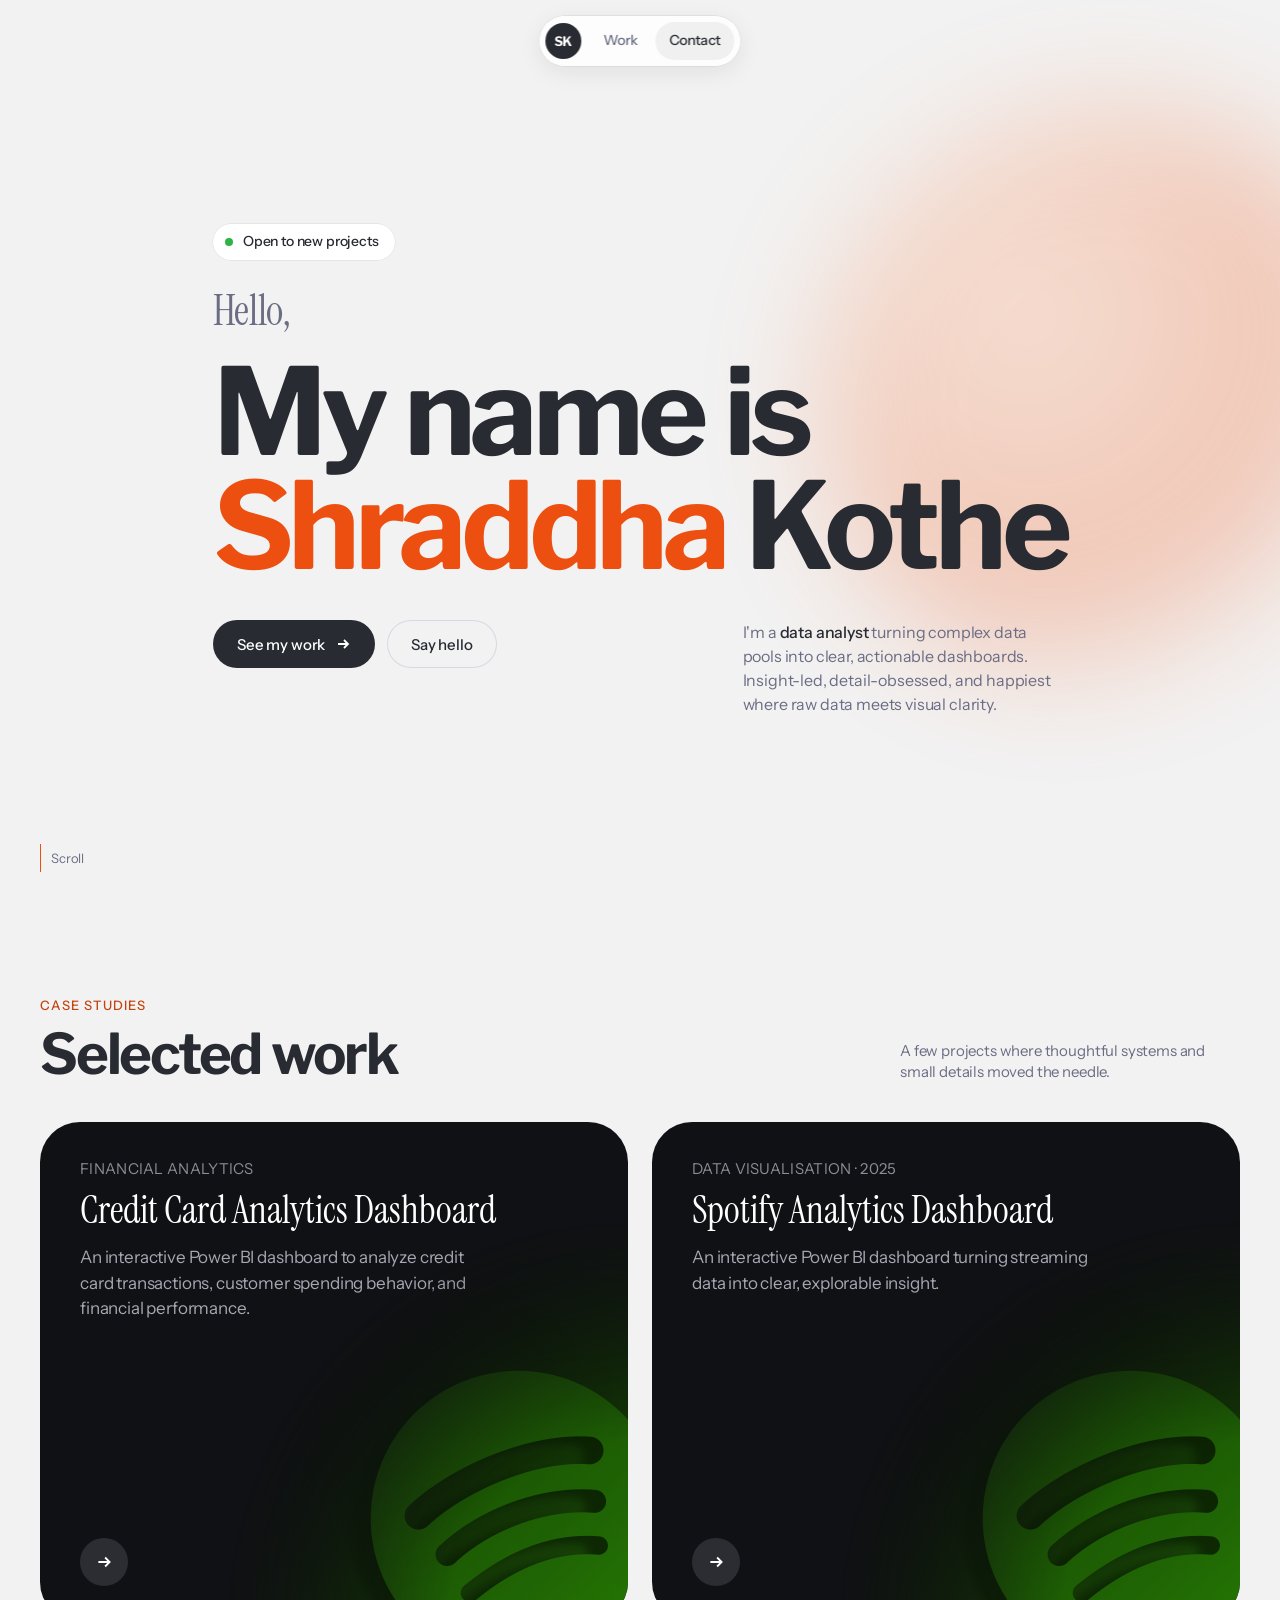
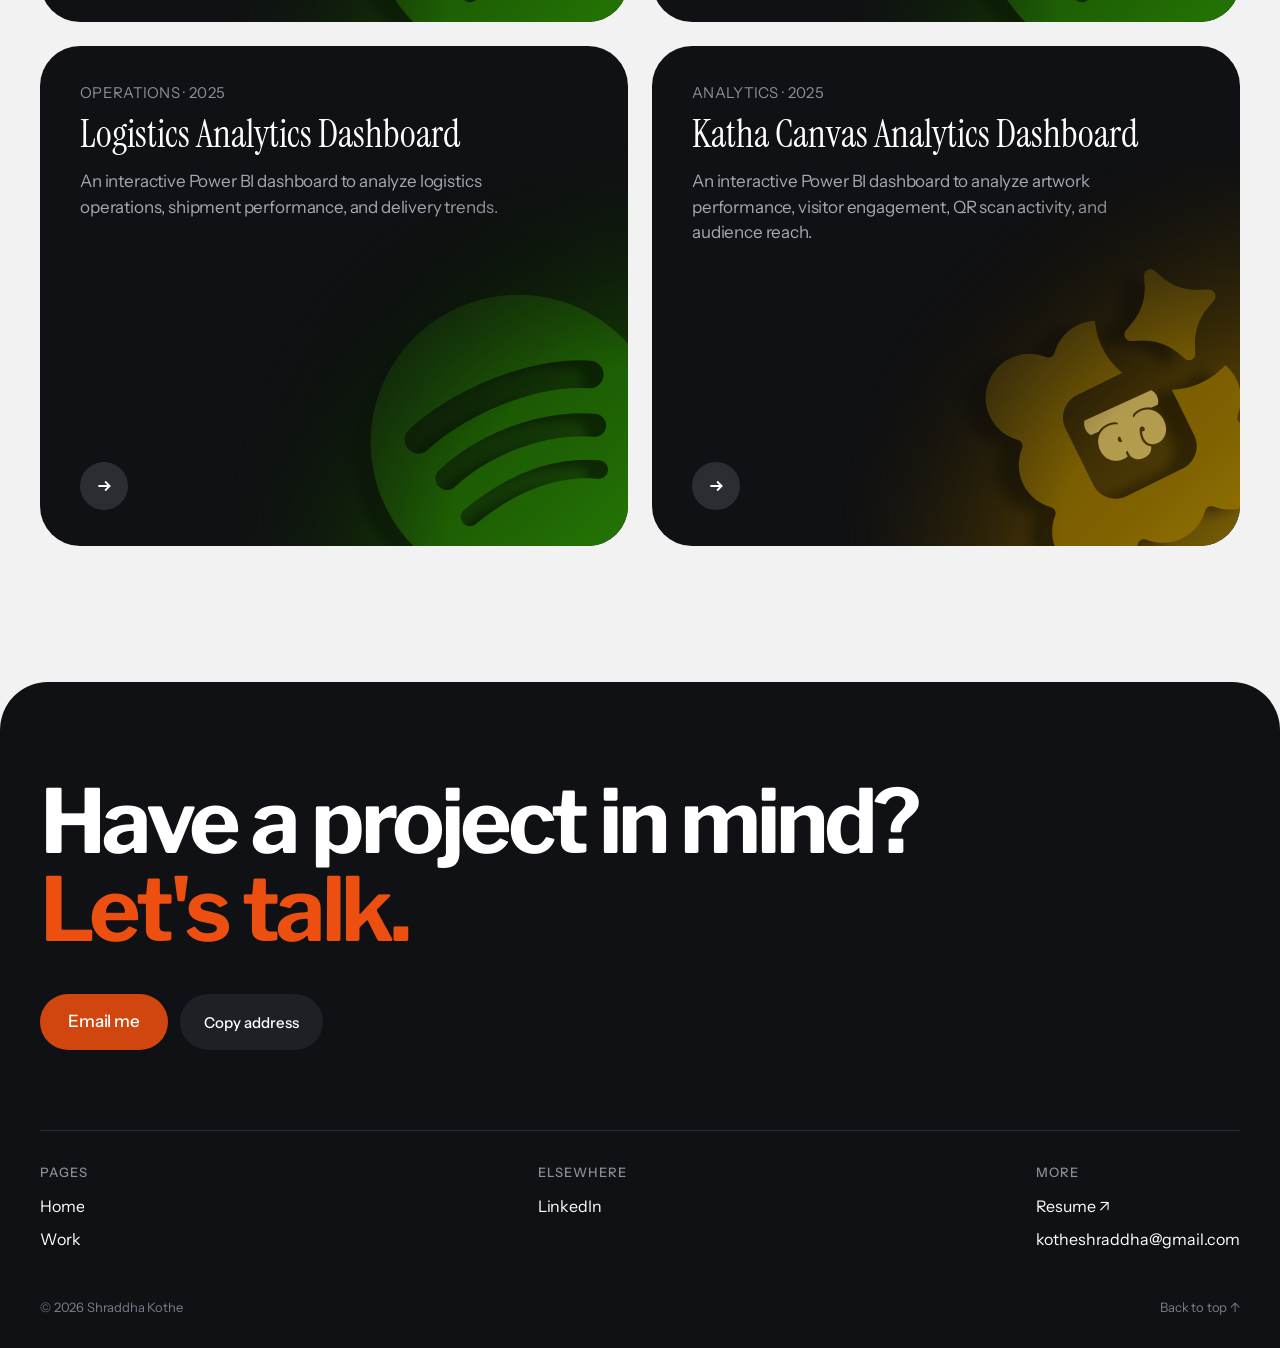
==== index.html @ 505dc9d8 "Add files via upload" ====
<!DOCTYPE html>
<html lang="en">
<head>
<meta charset="UTF-8">
<meta name="viewport" content="width=device-width, initial-scale=1, viewport-fit=cover">
<title>Shraddha Kothe — Portfolio</title>
<link rel="preconnect" href="https://fonts.googleapis.com">
<link rel="preconnect" href="https://fonts.gstatic.com" crossorigin>
<link href="https://fonts.googleapis.com/css2?family=Libre+Franklin:ital,wght@0,100..900;1,100..900&display=swap" rel="stylesheet">
<link href="https://fonts.googleapis.com/css2?family=Bricolage+Grotesque:opsz,wght@12..96,500;12..96,700&family=Instrument+Sans:wght@400;500;600&family=Instrument+Serif&display=swap" rel="stylesheet">
<style>
:root{--bg:#F2F2F2;--ink:#282B32;--muted:#6B6D84;--faint:#D7D8E4;--accent:#EC4F10;--dark:#101114;--dark2:#18191d;
--display:'Libre Franklin','Helvetica Neue',Arial,sans-serif;--body:'Instrument Sans',system-ui,sans-serif;--serif:'Instrument Serif',Georgia,serif;
--g:40px;--ease:cubic-bezier(.22,1,.36,1);--spring:cubic-bezier(.34,1.56,.64,1)}
@media(max-width:640px){:root{--g:20px}}
*,*::before,*::after{box-sizing:border-box}
html{scroll-behavior:smooth;-webkit-text-size-adjust:100%}
body{margin:0;background:var(--bg);color:var(--ink);font-family:var(--body);-webkit-font-smoothing:antialiased;overflow-x:hidden;line-height:1.4;letter-spacing:-.01em}
p,h1,h2,h3{margin:0;text-wrap:pretty}a{color:inherit;text-decoration:none}button{font:inherit;color:inherit}
::selection{background:var(--accent);color:#fff}
:focus-visible{outline:2px solid var(--accent);outline-offset:3px}
.wrap{max-width:1280px;margin:0 auto;padding:0 var(--g)}

/* letter roll */
.roll{display:inline-flex;white-space:pre;vertical-align:bottom}
.rl{position:relative;display:inline-block;overflow:hidden}
.ra,.rb{display:inline-block;transition:transform 400ms var(--spring);transition-delay:calc(var(--i)*20ms)}
.rb{position:absolute;left:0;top:100%}
@media(hover:hover){.rw:hover .ra,.rw:hover .rb,.rw:focus-visible .ra,.rw:focus-visible .rb{transform:translateY(-100%)}}

/* nav */
.nav{position:fixed;top:max(16px,env(safe-area-inset-top));left:50%;transform:translateX(-50%);z-index:20;display:flex;align-items:center;gap:4px;padding:6px;background:rgba(255,255,255,.82);backdrop-filter:blur(14px);border-radius:999px;box-shadow:0 0 0 .5px rgba(0,0,0,.1),0 6px 24px rgba(26,27,33,.08);animation:blur-in .9s var(--ease) .1s both}
.logo{display:grid;place-items:center;width:36px;height:36px;border-radius:50%;background:var(--ink);color:#fff;font:700 13px var(--display);margin-right:4px}
.nav a.l{padding:9px 14px;font-size:14px;font-weight:500;color:var(--muted);border-radius:999px;transition:color .2s,background .2s}
.nav a.l:hover,.nav a.l.on{color:var(--ink);background:rgba(0,0,0,.05)}
@media(max-width:420px){.nav a.l{padding:9px 10px;font-size:13px}.logo{width:32px;height:32px;margin-right:0}}

/* hero */
.hero{min-height:100svh;display:flex;flex-direction:column;justify-content:center;padding:104px 0 64px;position:relative}
.hero::before{content:"";position:absolute;right:-10vw;top:12%;width:46vw;max-width:620px;aspect-ratio:1;border-radius:50%;background:radial-gradient(circle at 35% 35%,#ffb48a,var(--accent) 55%,transparent 72%);filter:blur(60px);opacity:.28;z-index:-1;animation:float 14s ease-in-out infinite}
@keyframes float{50%{transform:translate(-4vw,5vh) scale(1.08)}}
.pill{display:inline-flex;align-items:center;gap:10px;padding:8px 16px 8px 12px;background:#fff;border-radius:999px;font-size:14px;font-weight:500;box-shadow:0 0 0 .5px rgba(0,0,0,.1);margin-bottom:clamp(16px,3vh,32px)}
.pill i{width:8px;height:8px;border-radius:50%;background:#2fb344;box-shadow:0 0 0 0 rgba(47,179,68,.5);animation:pulse 2s infinite}
@keyframes pulse{70%{box-shadow:0 0 0 8px rgba(47,179,68,0)}100%{box-shadow:0 0 0 0 rgba(47,179,68,0)}}
/* heading size also shrinks on short screens (the vh value) so the whole hero stays above the fold */
h1{font:700 clamp(2.6rem,min(9.4vw,17vh),8rem)/.95 var(--display);letter-spacing:-.045em}
h1 .hi{display:block;font:400 clamp(1.5rem,3.6vw,2.6rem)/1.2 var(--serif);letter-spacing:-.01em;color:var(--muted);margin-bottom:clamp(8px,2vh,18px)}
h1 em{font-style:normal;color:var(--accent)}
.sub{max-width:560px;margin-top:32px;font-size:clamp(1rem,1.6vw,1.2rem);color:var(--muted);line-height:1.5}
.sub b{color:var(--ink);font-weight:500}
.acts{display:flex;flex-wrap:wrap;gap:12px;margin-top:40px}
/* hero row: buttons on the left, sub-text on the right under "Kothe".
   .hero-in is only as wide as the heading, so the row lines up with the heading's edges. */
.hero-in{width:fit-content;max-width:100%}
.hero-row{width:0;min-width:100%;display:flex;justify-content:space-between;align-items:flex-start;gap:32px;margin-top:clamp(20px,4vh,40px)}
.hero-row .acts,.hero-row .sub{margin-top:0}
.hero-row .sub{flex:0 0 38%;min-width:260px;max-width:none;font-size:clamp(.95rem,1.25vw,1.1rem)}
@media(max-width:760px){.hero-row{flex-direction:column-reverse;gap:24px}.hero-row .sub{flex:none;min-width:0;max-width:560px}}
.btn{display:inline-flex;align-items:center;gap:10px;min-height:48px;padding:0 24px;border-radius:999px;font-weight:500;font-size:15px;border:0;cursor:pointer;transition:transform .3s var(--ease),background .2s;will-change:transform}
.btn.p{background:var(--ink);color:#fff}.btn.p:hover{background:#D1460E}
.btn.s{background:transparent;box-shadow:inset 0 0 0 1px var(--faint)}.btn.s:hover{box-shadow:inset 0 0 0 1px var(--ink)}
.btn svg{transition:transform .35s var(--spring)}.btn:hover svg{transform:translateX(4px)}
.scroll{position:absolute;bottom:28px;left:var(--g);font-size:13px;color:var(--muted);display:flex;align-items:center;gap:10px}
.scroll span{width:1px;height:28px;background:var(--faint);position:relative;overflow:hidden}
.scroll span::after{content:"";position:absolute;inset:0;background:var(--accent);animation:drip 1.8s var(--ease) infinite}
@keyframes drip{from{transform:translateY(-100%)}to{transform:translateY(100%)}}
@media(max-width:640px){.scroll{display:none}.hero{padding-top:92px}}

/* section heads */
.sec{padding:96px 0}
.head{display:flex;justify-content:space-between;align-items:flex-end;gap:24px;margin-bottom:40px;flex-wrap:wrap}
.head h2{font:700 clamp(2rem,5vw,3.5rem)/1 var(--display);letter-spacing:-.04em}
.head p{max-width:340px;color:var(--muted);font-size:15px}
.eyebrow{font-size:13px;font-weight:500;color:#C4420D;margin-bottom:12px;text-transform:uppercase;letter-spacing:.08em}

/* bento */
.bento{--card-h:500px;display:grid;grid-template-columns:1fr 1fr;grid-auto-rows:var(--card-h);gap:24px}
.card{position:relative;display:block;height:var(--card-h);overflow:hidden;background:var(--dark);color:#fff;border-radius:40px;padding:36px 40px;isolation:isolate;transition:transform .5s var(--ease)}
.card::before{content:"";position:absolute;inset:0;z-index:-1;background:radial-gradient(420px circle at var(--mx,50%) var(--my,0%),rgba(236,79,16,.22),transparent 60%);opacity:0;transition:opacity .4s}
.card:hover::before{opacity:1}.card:hover{transform:translateY(-4px)}
.meta{font-size:15px;color:#8b8d99;text-transform:uppercase;letter-spacing:.02em}
.card h3{font:400 clamp(1.9rem,3vw,2.6rem)/1.1 var(--serif);margin:10px 0 14px;letter-spacing:0}
.card p{color:#a5a7b3;font-size:17px;line-height:1.5;max-width:420px}
.go{position:absolute;left:40px;bottom:36px;width:48px;height:48px;border-radius:50%;display:grid;place-items:center;background:#2c2d33;transition:background .3s,transform .4s var(--spring),width .4s var(--spring);z-index:2}
.card:hover .go{background:var(--accent);transform:rotate(-45deg)}
@media(max-width:900px){.bento{gap:16px}.card{padding:28px}.go{left:28px;bottom:28px}.card h3{font-size:clamp(1.6rem,3.4vw,2rem)}.card p{font-size:15px}}
@media(max-width:760px){.bento{grid-template-columns:1fr;gap:16px}.card{border-radius:32px}.card p{font-size:16px}}
@media(max-width:420px){.card p{font-size:15px}.thumb{height:180px}}
.thumb{position:absolute;right:0;bottom:0;width:68%;height:200px;border-radius:28px 0 0 0;overflow:hidden;transition:transform .6s var(--ease)}
.thumb svg{display:block;width:100%;height:100%}.card:hover .thumb{transform:translate(-6px,-8px)}
.card.locked{background:#1a1b1f;cursor:not-allowed}.locked h3,.locked p,.locked .meta{opacity:.5}.locked .thumb{filter:grayscale(1);opacity:.35}
.locked:hover{transform:none}.locked:hover::before{opacity:0}.locked:hover .thumb{transform:none}.locked .go,.locked:hover .go{background:#2c2d33;transform:none}
/* cards grow to fit longer descriptions; bottom padding reserves the thumbnail's space (short cards keep the 500px height) */
.bento{grid-auto-rows:minmax(var(--card-h),auto)}
.card{height:auto;min-height:var(--card-h);padding-bottom:216px}
/* image cards: the exported 2x image sits in the bottom-right corner at half its pixel size.
   --ih (set by script once the image loads) keeps the text clear of the image. */
.thumb.img{width:auto;height:auto;border-radius:0;display:flex;transform-origin:100% 100%}
/* the image fades out towards its top and left edges so it blends into the card instead of showing a hard box.
   To turn the fade off, delete the two mask lines below. */
.thumb.img img{display:block;max-width:100%;height:auto;-webkit-mask-image:radial-gradient(ellipse 100% 100% at 100% 100%,#000 45%,transparent 100%);mask-image:radial-gradient(ellipse 100% 100% at 100% 100%,#000 45%,transparent 100%)}
.card:hover .thumb.img{transform:scale(1.06)}
/* space reserved under the text = image height + 24px, but never more than 216px so cards stay a normal height; a taller image fades in behind the text */
.card.has-img{padding-bottom:clamp(108px,calc(var(--ih,95px) + 24px),216px)}
.soon{position:absolute;top:28px;right:28px;padding:6px 12px;border-radius:999px;background:#26272d;color:#9a9ca6;font-size:12px;font-weight:500;letter-spacing:.04em;text-transform:uppercase;z-index:2}

/* drum — DISABLED (to re-enable, remove this comment wrapper and the others marked DRUM)
#drum{position:relative;height:clamp(380px,62vh,560px);touch-action:pan-y;cursor:grab;outline:none;user-select:none}
#drum:active{cursor:grabbing}#drum canvas{display:block;width:100%;height:100%}
.dfoot{display:flex;align-items:center;justify-content:center;gap:16px;margin-top:20px}
#cap{min-width:140px;text-align:center;font:500 18px var(--display);min-height:1.4em}
.ar{width:48px;height:48px;border-radius:50%;border:0;background:#fff;box-shadow:0 0 0 .5px rgba(0,0,0,.12),0 4px 20px rgba(0,0,0,.06);cursor:pointer;display:grid;place-items:center;transition:transform .3s var(--spring),background .2s,color .2s}
.ar:hover{background:var(--ink);color:#fff}.ar:active{transform:scale(.9)}
.hint{text-align:center;font-size:13px;color:var(--muted);margin-top:14px}

*/

/* footer */
footer{background:var(--dark);color:#fff;border-radius:48px 48px 0 0;padding:96px 0 32px;margin-top:40px}
.big{font:700 clamp(2.2rem,7vw,5.5rem)/1 var(--display);letter-spacing:-.045em;max-width:900px}
.big em{font-style:normal;color:var(--accent)}
.cta{display:flex;flex-wrap:wrap;align-items:center;gap:12px;margin-top:40px}
.btn.a{background:#D1460E;color:#fff;min-height:56px;padding:0 28px;font-size:17px}.btn.a:hover{background:#fff;color:var(--ink)}
.btn.g{background:#1f2025;color:#fff;min-height:56px}.btn.g:hover{background:#2c2d33}
.cols{display:flex;flex-wrap:wrap;justify-content:space-between;gap:40px;margin-top:80px;padding-top:32px;border-top:1px solid #2a2b31}
.cols div{display:flex;flex-direction:column;gap:10px;min-width:120px}
.cols h4{margin:0 0 4px;font-size:13px;font-weight:500;color:#8b8d99;text-transform:uppercase;letter-spacing:.08em}
.cols a{font-size:16px;width:max-content}
.fine{display:flex;justify-content:space-between;flex-wrap:wrap;gap:12px;margin-top:48px;font-size:13px;color:#7A7C89}
.toast{position:fixed;left:50%;bottom:max(24px,env(safe-area-inset-bottom));transform:translate(-50%,24px);opacity:0;background:#fff;color:var(--ink);padding:12px 20px;border-radius:999px;font-size:14px;font-weight:500;box-shadow:0 8px 30px rgba(0,0,0,.25);transition:.4s var(--spring);z-index:30;pointer-events:none}
.toast.on{opacity:1;transform:translate(-50%,0)}

/* motion */
@keyframes blur-in{from{opacity:0;filter:blur(12px);transform:translateY(12px)}to{opacity:1;filter:blur(0);transform:none}}
.nav{animation-name:nav-in}@keyframes nav-in{from{opacity:0;filter:blur(10px);transform:translate(-50%,-12px)}to{opacity:1;filter:blur(0);transform:translateX(-50%)}}
.in-h{opacity:0;animation:blur-in .9s var(--ease) var(--d,0s) forwards}
.rv{opacity:0;filter:blur(10px);transform:translateY(24px);transition:opacity .9s var(--ease),filter .9s var(--ease),transform .9s var(--ease);transition-delay:var(--d,0s)}
.rv.in{opacity:1;filter:none;transform:none}
@media(prefers-reduced-motion:reduce){*,*::before,*::after{animation-duration:.01ms!important;transition-duration:.01ms!important}.rv,.in-h{opacity:1;filter:none;transform:none}html{scroll-behavior:auto}}
</style>
</head>
<body>
<nav class="nav" aria-label="Primary">
  <a class="logo" href="#top" aria-label="Home">SK</a>
  <a class="l on" href="#work">Work</a><!-- DRUM: <a class="l" href="#explore">Explore</a> --><a class="l" href="#contact">Contact</a>
</nav>

<main id="top">
<section class="hero"><div class="wrap"><div class="hero-in">
  <div class="pill in-h" style="--d:.15s"><i></i>Open to new projects</div>
  <h1 class="in-h" style="--d:.3s"><span class="hi">Hello,</span>My name is<br><em>Shraddha</em> Kothe</h1>
  <div class="hero-row">
    <div class="acts in-h" style="--d:.6s">
      <a class="btn p mag" href="#work">See my work <svg width="16" height="16" viewBox="0 0 16 16" fill="none" stroke="currentColor" stroke-width="1.8"><path d="M3 8h10M9 4l4 4-4 4"/></svg></a>
      <a class="btn s mag" href="#contact">Say hello</a>
    </div>
    <p class="sub in-h" style="--d:.45s">I'm a <b>data analyst</b> turning complex data pools into clear, actionable dashboards. Insight-led, detail-obsessed, and happiest where raw data meets visual clarity.</p>
  </div>
</div></div><div class="scroll in-h" style="--d:.9s"><span></span>Scroll</div></section>

<section class="sec" id="work"><div class="wrap">
  <div class="head rv"><div><div class="eyebrow">Case studies</div><h2>Selected work</h2></div><p>A few projects where thoughtful systems and small details moved the needle.</p></div>
  <div class="bento" id="bento"></div>
</div></section>

<!-- DRUM carousel section — DISABLED (remove this comment wrapper to re-enable)
<section class="sec" id="explore"><div class="wrap">
  <div class="head rv"><div><div class="eyebrow">Explorations</div><h2>Off the clock</h2></div><p>Side projects, experiments and studies. Drag, scroll sideways, or use the arrows.</p></div>
  <div id="drum" class="rv" tabindex="0" aria-label="Explorations carousel"></div>
  <div class="dfoot"><button class="ar" id="prev" aria-label="Previous"><svg width="16" height="16" viewBox="0 0 16 16" fill="none" stroke="currentColor" stroke-width="1.8"><path d="M13 8H3M7 4L3 8l4 4"/></svg></button><p id="cap" aria-live="polite"></p><button class="ar" id="next" aria-label="Next"><svg width="16" height="16" viewBox="0 0 16 16" fill="none" stroke="currentColor" stroke-width="1.8"><path d="M3 8h10M9 4l4 4-4 4"/></svg></button></div>
  <p class="hint">The faster you spin, the further the drum curves. Tap a case study to open it.</p>
</div></section>
-->
</main>

<footer id="contact"><div class="wrap">
  <h2 class="big rv">Have a project in mind? <em>Let's talk.</em></h2>
  <div class="cta rv" style="--d:.1s">
    <a class="btn a mag rw" href="mailto:kotheshraddha@gmail.com" data-roll>Email me</a>
    <button class="btn g" id="copy" type="button">Copy address</button>
  </div>
  <div class="cols">
    <div><h4>Pages</h4><a class="rw" data-roll href="#top">Home</a><a class="rw" data-roll href="#work">Work</a><!-- DRUM: <a class="rw" data-roll href="#explore">Explore</a> --></div>
    <div><h4>Elsewhere</h4><a class="rw" data-roll href="#">LinkedIn</a></div>
    <div><h4>More</h4><a class="rw" data-roll href="#">Resume ↗</a><a class="rw" data-roll href="mailto:kotheshraddha@gmail.com">kotheshraddha@gmail.com</a></div>
  </div>
  <div class="fine"><span>© 2026 Shraddha Kothe</span><a class="rw" data-roll href="#top">Back to top ↑</a></div>
</div></footer>
<div class="toast" id="toast" role="status">Email copied</div>

<!-- DRUM: three.js only needed by the carousel
<script src="https://cdnjs.cloudflare.com/ajax/libs/three.js/r128/three.min.js"></script>
-->
<script>
(()=>{
const $=s=>document.querySelector(s),RM=matchMedia('(prefers-reduced-motion: reduce)').matches;
/* ---- bento content (Selected work: 2x2 grid, order = credit card, spotify, logistics, katha) ----
   img = card image (exported at 2x, shown at half size). Change the path here to swap a card's image.
   Credit card and logistics currently reuse spotify.png as a placeholder; swap in their own images here
   (e.g. img:'assets/img/credit-card.png'). A card with no img shows a generated placeholder illustration. */
const cs=[
 {m:'Financial analytics',t:'Credit Card Analytics Dashboard',d:'An interactive Power BI dashboard to analyze credit card transactions, customer spending behavior, and financial performance.',h:'case-studies/credit-card-analytics.html',k:'cc',img:'assets/img/spotify.png'},
 {m:'Data visualisation · 2025',t:'Spotify Analytics Dashboard',d:'An interactive Power BI dashboard turning streaming data into clear, explorable insight.',h:'case-studies/spotify-analytics.html',k:'sp',img:'assets/img/spotify.png'},
 {m:'Operations · 2025',t:'Logistics Analytics Dashboard',d:'An interactive Power BI dashboard to analyze logistics operations, shipment performance, and delivery trends.',h:'case-studies/logistics-analytics.html',k:'lg',img:'assets/img/spotify.png'},
 {m:'Analytics · 2025',t:'Katha Canvas Analytics Dashboard',d:'An interactive Power BI dashboard to analyze artwork performance, visitor engagement, QR scan activity, and audience reach.',h:'case-studies/katha-canvas-analytics.html',k:'kc',img:'assets/img/katha.png'}];
const arrow='<svg width="18" height="18" viewBox="0 0 16 16" fill="none" stroke="#fff" stroke-width="1.6"><path d="M3 8h10M9 4l4 4-4 4"/></svg>',lock='<svg width="18" height="18" viewBox="0 0 16 16" fill="none" stroke="#fff" stroke-width="1.5"><rect x="3" y="7" width="10" height="7" rx="2"/><path d="M5.5 7V5a2.5 2.5 0 015 0v2"/></svg>';
const PAL={sp:{bg:'#0c1f15',a:'#1ed760',b:'#7df0a8',t:'#1d3a29',k:'#ffffff1f'},kc:{bg:'#fbf3e4',a:'#B8432F',b:'#D9822B',t:'#ecdcc3',k:'#2a22331a'},cc:{bg:'#14122E',a:'#7a6ee0',b:'#E3A72F',t:'#252250',k:'#ffffff1f'},lg:{bg:'#EEF1F4',a:'#0F6E8C',b:'#F5A623',t:'#d5dce3',k:'#14202b1a'},g:{bg:'#202127',a:'#5a5c66',b:'#7b7d88',t:'#2c2d34',k:'#ffffff14'}};
const bars=(v,c,x0,w,g,base)=>v.map((h,i)=>`<rect x="${x0+i*(w+g)}" y="${base-h}" width="${w}" height="${h}" rx="4" fill="${c}" opacity="${(.4+.6*h/Math.max(...v)).toFixed(2)}"/>`).join('');
const ring=(cx,cy,r,p,c,t)=>`<circle cx="${cx}" cy="${cy}" r="${r}" fill="none" stroke="${t}" stroke-width="12"/><circle cx="${cx}" cy="${cy}" r="${r}" fill="none" stroke="${c}" stroke-width="12" stroke-linecap="round" stroke-dasharray="${(2*Math.PI*r*p).toFixed(1)} 999" transform="rotate(-90 ${cx} ${cy})"/>`;
function thumb(k,locked){
 const p=locked?PAL.g:PAL[k]||PAL.g;let body='';
 const head=`<circle cx="18" cy="16" r="4" fill="${p.k}"/><rect x="30" y="13" width="64" height="6" rx="3" fill="${p.k}"/>`;
 if(k==='sp'||k==='kc'||k==='cc'||k==='lg'){
  const kpi=[20,100,180].map(x=>`<rect x="${x}" y="34" width="72" height="36" rx="9" fill="${p.k}"/><rect x="${x+10}" y="44" width="26" height="6" rx="3" fill="${p.b}"/><rect x="${x+10}" y="55" width="44" height="5" rx="2.5" fill="${p.k}"/>`).join('');
  const line=`<polyline points="20,150 52,138 84,144 116,120 148,128 180,100 212,110" fill="none" stroke="${p.b}" stroke-width="3" stroke-linecap="round" stroke-linejoin="round"/>`;
  body=head+kpi+bars([30,52,40,70,56,84,62,92],p.a,20,16,8,196)+line+ring(250,128,26,.72,p.a,p.t);
  if(k==='kc')body=`<g transform="translate(300 0) scale(-1 1)">${body}</g>`;
 }else if(k==='ds'){
  const sq=[0,1,2,3,4,5,6,7].map(i=>`<rect x="${24+(i%4)*62}" y="${38+Math.floor(i/4)*62}" width="52" height="52" rx="${i%2?26:12}" fill="${i%3?p.a:p.b}" opacity="${(.5+.07*i).toFixed(2)}"/>`).join('');
  body=head+sq+`<rect x="24" y="166" width="90" height="26" rx="13" fill="${p.b}"/><rect x="124" y="174" width="120" height="8" rx="4" fill="${p.k}"/>`;
 }else{
  const t=[0,1,2,3,4,5].map(i=>{const x=24+(i%3)*88,y=38+Math.floor(i/3)*84;return `<rect x="${x}" y="${y}" width="78" height="52" rx="12" fill="${i%2?p.a:p.b}" opacity=".7"/><rect x="${x}" y="${y+58}" width="48" height="6" rx="3" fill="${p.k}"/><rect x="${x+52}" y="${y+58}" width="24" height="6" rx="3" fill="${p.b}"/>`}).join('');
  body=head+t;
 }
 return `<svg viewBox="0 0 300 200" preserveAspectRatio="xMinYMin slice" xmlns="http://www.w3.org/2000/svg"><rect width="300" height="200" fill="${p.bg}"/>${body}</svg>`;
}
$('#bento').innerHTML=cs.map((x,n)=>{const l=!!x.lock,tg=l?'div':'a',pic=x.img?`<div class="thumb img" aria-hidden="true"><img src="${x.img}" alt=""></div>`:`<div class="thumb" aria-hidden="true">${thumb(x.k,l)}</div>`;return `<${tg} class="card rv${l?' locked':''}${x.img?' has-img':''}" ${l?'aria-disabled="true"':`href="${x.h}"`} style="--d:${n*.08}s"><div class="meta">${x.m}</div><h3>${x.t}</h3><p>${x.d}</p>${pic}${l?'<span class="soon">Locked</span>':''}<span class="go" aria-hidden="true">${l?lock:arrow}</span></${tg}>`}).join('');
document.querySelectorAll('.card.has-img img').forEach(im=>{const set=()=>{im.style.width=im.naturalWidth/2+'px';/* 2x export -> show at half size on every screen */im.closest('.card').style.setProperty('--ih',im.naturalHeight/2+'px')};im.complete?set():im.addEventListener('load',set)});
document.querySelectorAll('.card').forEach(c=>c.addEventListener('pointermove',e=>{const r=c.getBoundingClientRect();c.style.setProperty('--mx',e.clientX-r.left+'px');c.style.setProperty('--my',e.clientY-r.top+'px')}));

/* ---- letter roll ---- */
document.querySelectorAll('[data-roll]').forEach(el=>{const t=el.textContent;el.setAttribute('aria-label',t);el.textContent='';const w=document.createElement('span');w.className='roll';w.setAttribute('aria-hidden','true');
 [...t].forEach((ch,i)=>{const l=document.createElement('span');l.className='rl';l.style.setProperty('--i',i);l.innerHTML=`<span class="ra">${ch===' '?'&nbsp;':ch}</span><span class="rb">${ch===' '?'&nbsp;':ch}</span>`;w.appendChild(l)});
 el.appendChild(w);el.classList.add('rw')});

/* ---- magnetic buttons ---- */
if(!RM&&matchMedia('(hover:hover)').matches)document.querySelectorAll('.mag').forEach(b=>{
 b.addEventListener('pointermove',e=>{const r=b.getBoundingClientRect();b.style.transform=`translate(${(e.clientX-r.left-r.width/2)*.18}px,${(e.clientY-r.top-r.height/2)*.28}px)`});
 b.addEventListener('pointerleave',()=>b.style.transform='')});

/* ---- reveal + nav state ---- */
const io=new IntersectionObserver(es=>es.forEach(e=>{if(e.isIntersecting){e.target.classList.add('in');io.unobserve(e.target)}}),{threshold:.12});
document.querySelectorAll('.rv').forEach(e=>io.observe(e));
const links=[...document.querySelectorAll('.nav a.l')];
const so=new IntersectionObserver(es=>es.forEach(e=>{if(e.isIntersecting)links.forEach(a=>a.classList.toggle('on',a.getAttribute('href')==='#'+e.target.id))}),{rootMargin:'-45% 0px -50% 0px'});
['work','explore','contact'].map(id=>document.getElementById(id)).filter(Boolean).forEach(el=>so.observe(el));

/* ---- copy email ---- */
const toast=$('#toast');$('#copy').addEventListener('click',async()=>{
 try{await navigator.clipboard.writeText('kotheshraddha@gmail.com');toast.textContent='Email copied'}catch(e){toast.textContent='kotheshraddha@gmail.com'}
 toast.classList.add('on');clearTimeout(toast._t);toast._t=setTimeout(()=>toast.classList.remove('on'),2000)});

// DRUM carousel — DISABLED (remove the leading // on each line below to re-enable; also restore three.js, the #explore section and the Explore links)
// /* ---- DRUM carousel (WebGL, velocity-reactive) ---- */
// const stage=$('#drum');let R;
// try{R=new THREE.WebGLRenderer({antialias:true,alpha:true})}catch(e){stage.innerHTML='<p class="hint" style="padding:80px 0">WebGL is not available in this browser.</p>';return}
// R.setPixelRatio(Math.min(devicePixelRatio||1,2));stage.appendChild(R.domElement);
// const scene=new THREE.Scene(),cam=new THREE.OrthographicCamera(-1,1,1,-1,-10,10);
// /* ===== DRUM CARD COLOURS — edit here =====
//    Each case study has its own gradient, taken from that case study's theme colours:
//      top    = dark colour at the top of the card (text sits here, keep it dark so it stays readable)
//      bottom = main colour, fades in towards the bottom of the card (case study's --project colour)
//      glow   = soft highlight in the bottom-right corner (case study's accent / --glow colour)
//    Use 6-digit hex codes (#rrggbb). The gradient itself is painted in csTex() just below. */
// const CS=[
//  {m:'Data visualisation · 2025',t:'Spotify Analytics Dashboard',d:'An interactive Power BI dashboard turning streaming data into clear, explorable insight.',h:'case-studies/spotify-analytics.html',
//   c:{top:'#0e2a1b',bottom:'#127F39',glow:'#1db954'}},
//  {m:'Analytics · 2025',t:'Katha Canvas Analytics Dashboard',d:'An interactive Power BI dashboard to analyze artwork performance, visitor engagement, QR scan activity, and audience reach.',h:'case-studies/katha-canvas-analytics.html',
//   c:{top:'#2A2233',bottom:'#B8432F',glow:'#E8A317'}},
//  {m:'Financial analytics',t:'Credit Card Analytics Dashboard',d:'An interactive Power BI dashboard to analyze credit card transactions, customer spending behavior, and financial performance.',h:'case-studies/credit-card-analytics.html',
//   c:{top:'#14122E',bottom:'#4B3FA3',glow:'#E3A72F'}},
//  {m:'Operations · 2025',t:'Logistics Analytics Dashboard',d:'An interactive Power BI dashboard to analyze logistics operations, shipment performance, and delivery trends.',h:'case-studies/logistics-analytics.html',
//   c:{top:'#0b1b2a',bottom:'#0F6E8C',glow:'#F5A623'}}];
// /* the drum shows every case study twice around the loop, so with only four cards a card never visibly jumps from one edge to the other */
// const V=[...CS,...CS],T=V.map(c=>c.t);
// function csTex(c){const cv=document.createElement('canvas');cv.width=512;cv.height=640;const x=cv.getContext('2d');
//  const wrap=(t,w)=>{let l='';const o=[];t.split(' ').forEach(q=>{const n=l?l+' '+q:q;if(x.measureText(n).width>w&&l){o.push(l);l=q}else l=n});o.push(l);return o};
//  const draw=()=>{/* GRADIENT: top->bottom colour fade, then a soft glow in the bottom-right corner (colours come from the CS array above) */
//   const g=x.createLinearGradient(0,0,0,640);g.addColorStop(0,c.c.top);g.addColorStop(.4,c.c.top);g.addColorStop(1,c.c.bottom);x.fillStyle=g;x.fillRect(0,0,512,640);
//   const gl=x.createRadialGradient(512,640,0,512,640,360);gl.addColorStop(0,c.c.glow+'73');gl.addColorStop(1,c.c.glow+'00');x.fillStyle=gl;x.fillRect(0,0,512,640);x.textBaseline='top';
//   x.fillStyle='rgba(255,255,255,.62)';x.font='500 21px "Instrument Sans",system-ui,sans-serif';x.fillText(c.m.toUpperCase(),44,48);
//   let fs=60;for(;fs>44;fs-=2){x.font=`400 ${fs}px "Instrument Serif",Georgia,serif`;if(CS.every(q=>wrap(q.t,424).length<=2))break}/* one shared title size so all cards match */
//   x.fillStyle='#fff';x.font=`400 ${fs}px "Instrument Serif",Georgia,serif`;const lh=Math.round(fs*1.03),tl=wrap(c.t,424);tl.forEach((l,i)=>x.fillText(l,44,92+i*lh));
//   const dy=92+tl.length*lh+16,dn=Math.max(1,Math.floor((520-dy)/30));/* description fills the space above the arrow; ellipsis only if it still overflows */
//   x.fillStyle='rgba(255,255,255,.78)';x.font='400 21px "Instrument Sans",system-ui,sans-serif';const L=wrap(c.d,424);
//   if(L.length>dn){L.length=dn;let t=L[dn-1];while(t&&x.measureText(t+'…').width>424)t=t.slice(0,-1);L[dn-1]=t.replace(/[\s,.;:]+$/,'')+'…'}
//   L.forEach((l,i)=>x.fillText(l,44,dy+i*30));
//   x.fillStyle='rgba(255,255,255,.2)';x.beginPath();x.arc(76,564,32,0,7);x.fill();x.strokeStyle='#fff';x.lineWidth=3;x.lineCap=x.lineJoin='round';x.beginPath();x.moveTo(64,564);x.lineTo(88,564);x.moveTo(80,556);x.lineTo(88,564);x.lineTo(80,572);x.stroke()};
//  draw();const t=new THREE.CanvasTexture(cv);t.generateMipmaps=false;t.minFilter=THREE.LinearFilter;
//  Promise.all([document.fonts.load('400 66px "Instrument Serif"'),document.fonts.load('500 21px "Instrument Sans"')]).then(()=>{draw();t.needsUpdate=true}).catch(()=>{});return t}
// const VS=`uniform float uX,uV,uR;uniform vec2 uSize;varying vec2 vUv;varying float vShade;
// void main(){vUv=uv;vec2 p=position.xy*uSize;float a=min(abs(uV),1.);
//  float ang=clamp((p.x+uX)/uR,-1.45,1.45);float d=cos(ang);
//  float wy=p.y*mix(.55,1.,d)*(1.+a*.06*(1.-d));
//  vShade=.4+.6*d;gl_Position=projectionMatrix*viewMatrix*vec4(uR*sin(ang),wy,0.,1.);}`;
// const FS=`precision highp float;uniform sampler2D uTex;uniform vec2 uSize;varying vec2 vUv;varying float vShade;
// void main(){vec4 c=texture2D(uTex,vUv);float r=.05*uSize.y;vec2 d=abs(vUv-.5)*uSize-(uSize*.5-r);
//  float m=1.-smoothstep(-.75,.75,length(max(d,0.))-r);gl_FragColor=vec4(c.rgb*vShade,c.a*m);}`;
// const U={uV:{value:0},uR:{value:600},uSize:{value:new THREE.Vector2(300,375)}},geo=new THREE.PlaneGeometry(1,1,48,1),N=T.length;
// const TX=CS.map(csTex),cards=T.map((_,i)=>{const m=new THREE.Mesh(geo,new THREE.ShaderMaterial({uniforms:{uTex:{value:TX[i%CS.length]},uX:{value:0},uV:U.uV,uR:U.uR,uSize:U.uSize},vertexShader:VS,fragmentShader:FS,transparent:true,depthTest:false,depthWrite:false}));m.frustumCulled=false;scene.add(m);return m});
// let W,H,sp=300;
// function size(){W=stage.clientWidth;H=stage.clientHeight;R.setSize(W,H);cam.left=-W/2;cam.right=W/2;cam.top=H/2;cam.bottom=-H/2;cam.updateProjectionMatrix();
//  let w=Math.min(W*.6,320),h=w*1.25;if(h>H*.86){h=H*.86;w=h/1.25}sp=w*1.1;U.uSize.value.set(w,h);U.uR.value=Math.max(W*.55,400)}
// let cur=0,target=0,prev=0,vs=0,drag=false,lx=0,dv=0,lastIn=0,lastCap=-1,vis=true;
// const cap=$('#cap');
// function tick(){requestAnimationFrame(tick);if(!vis)return;
//  if(!drag&&performance.now()-lastIn>140)target+=(Math.round(target)-target)*.12;
//  cur+=(target-cur)*(drag?.2:.09);const sv=-(cur-prev)*sp;prev=cur;
//  vs+=(Math.max(-1,Math.min(1,sv/16))-vs)*.25;U.uV.value=vs*(RM?.3:1);
//  cards.forEach((m,i)=>{let d=((i-cur)%N+N)%N;if(d>N/2)d-=N;m.material.uniforms.uX.value=d*sp;m.renderOrder=100-Math.round(Math.abs(d)*10)});
//  const idx=((Math.round(cur)%N)+N)%N;if(idx!==lastCap){cap.textContent=T[idx];lastCap=idx}
//  R.render(scene,cam)}
// const nudge=n=>{target=Math.round(target)+n;lastIn=performance.now()};
// stage.addEventListener('wheel',e=>{if(Math.abs(e.deltaX)<=Math.abs(e.deltaY))return;e.preventDefault();target+=e.deltaX/sp*1.4;lastIn=performance.now()},{passive:false});
// let sx=0,sy=0;const hit=e=>{const i=((Math.round(cur)%N)+N)%N;return Math.abs(cur-Math.round(cur))<.2&&Math.abs(e.clientX-stage.getBoundingClientRect().left-W/2)<U.uSize.value.x/2?i%CS.length:-1};
// stage.addEventListener('pointerdown',e=>{sx=e.clientX;sy=e.clientY;drag=true;lx=e.clientX;dv=0;stage.setPointerCapture(e.pointerId)});
// stage.addEventListener('pointermove',e=>{if(!drag){stage.style.cursor=hit(e)>=0?'pointer':'';return}stage.style.cursor='';const dx=e.clientX-lx;lx=e.clientX;target-=dx/sp;dv=dx});
// const up=()=>{if(!drag)return;drag=false;target-=dv*5/sp;lastIn=performance.now()};
// stage.addEventListener('pointerup',e=>{const tap=drag&&Math.hypot(e.clientX-sx,e.clientY-sy)<6;up();if(tap){const i=hit(e);if(i>=0)location.href=CS[i].h}});stage.addEventListener('pointercancel',up);
// stage.addEventListener('keydown',e=>{if(e.key==='Enter'){const i=((Math.round(cur)%N)+N)%N;location.href=CS[i%CS.length].h}if(e.key==='ArrowRight'){e.preventDefault();nudge(1)}else if(e.key==='ArrowLeft'){e.preventDefault();nudge(-1)}});
// $('#next').onclick=()=>nudge(1);$('#prev').onclick=()=>nudge(-1);
// new IntersectionObserver(es=>vis=es[0].isIntersecting).observe(stage);
// addEventListener('resize',size);size();tick();
})();
</script>
</body>
</html>
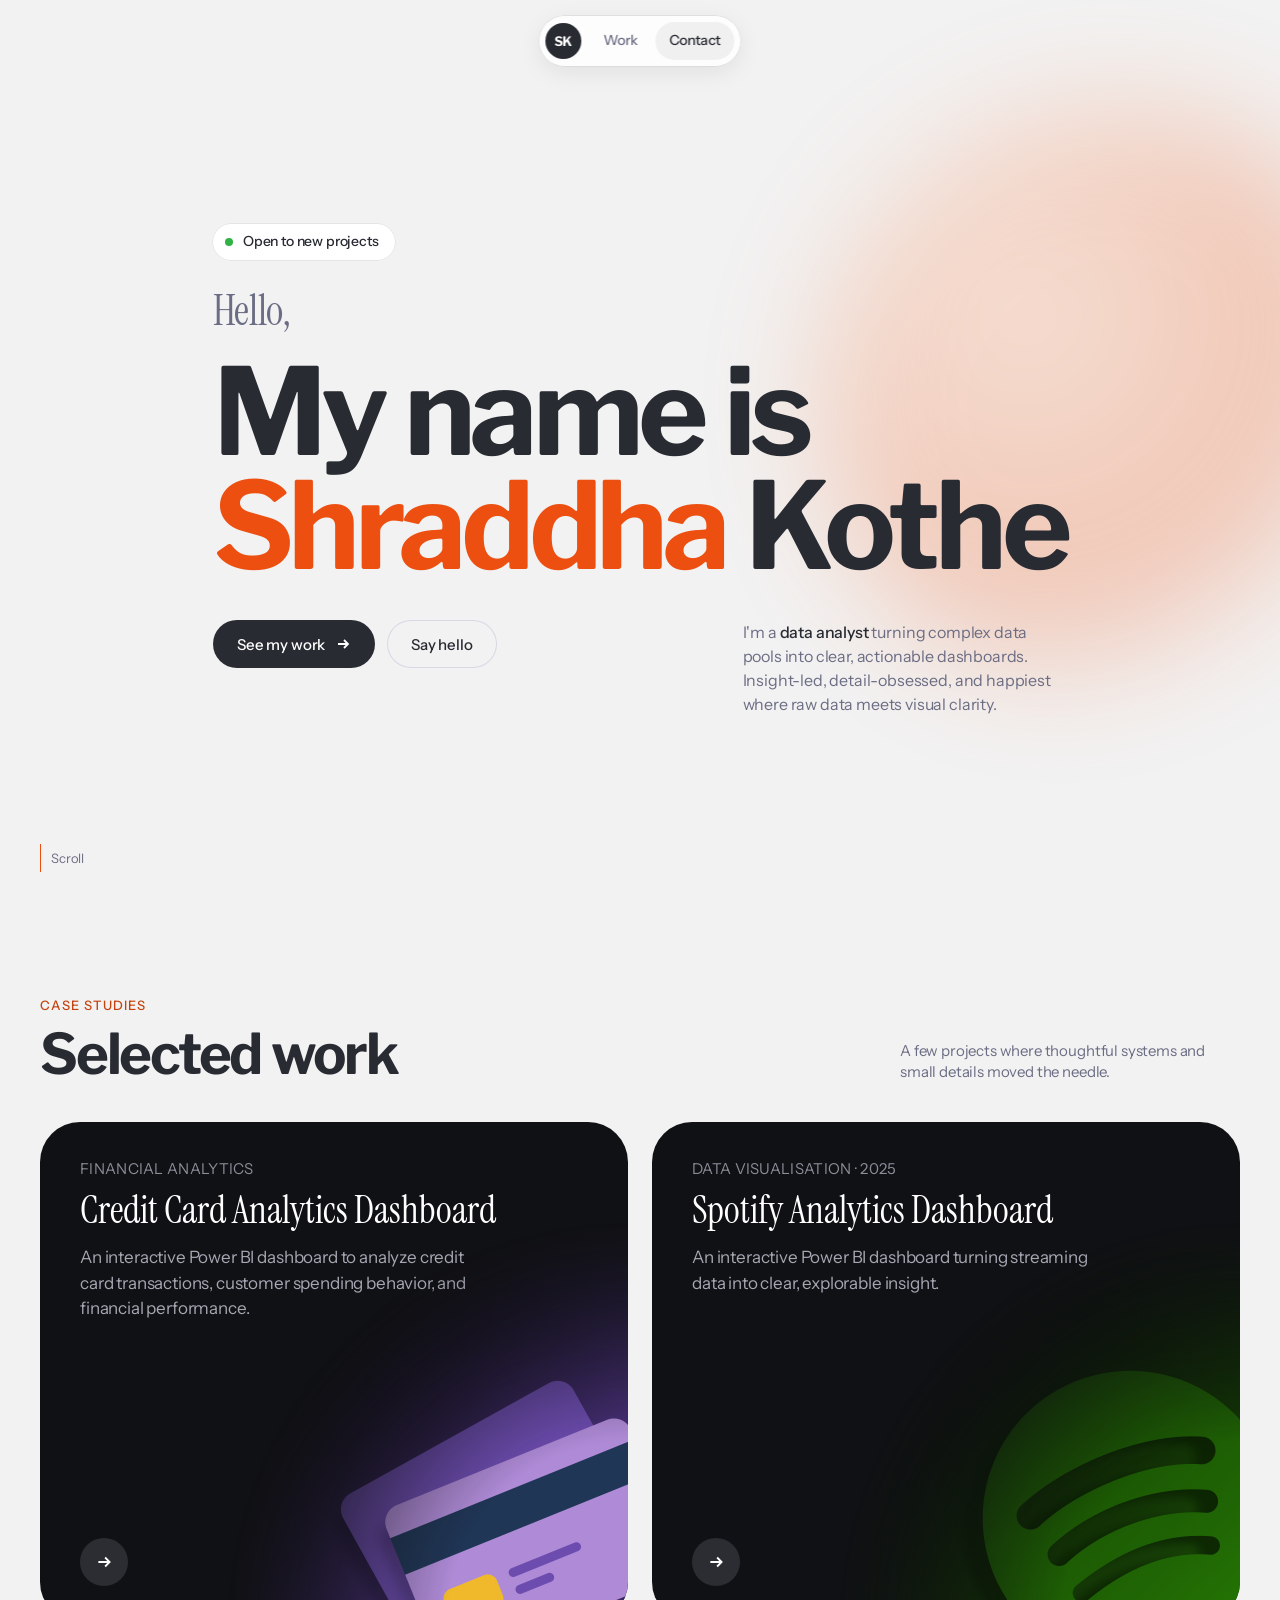
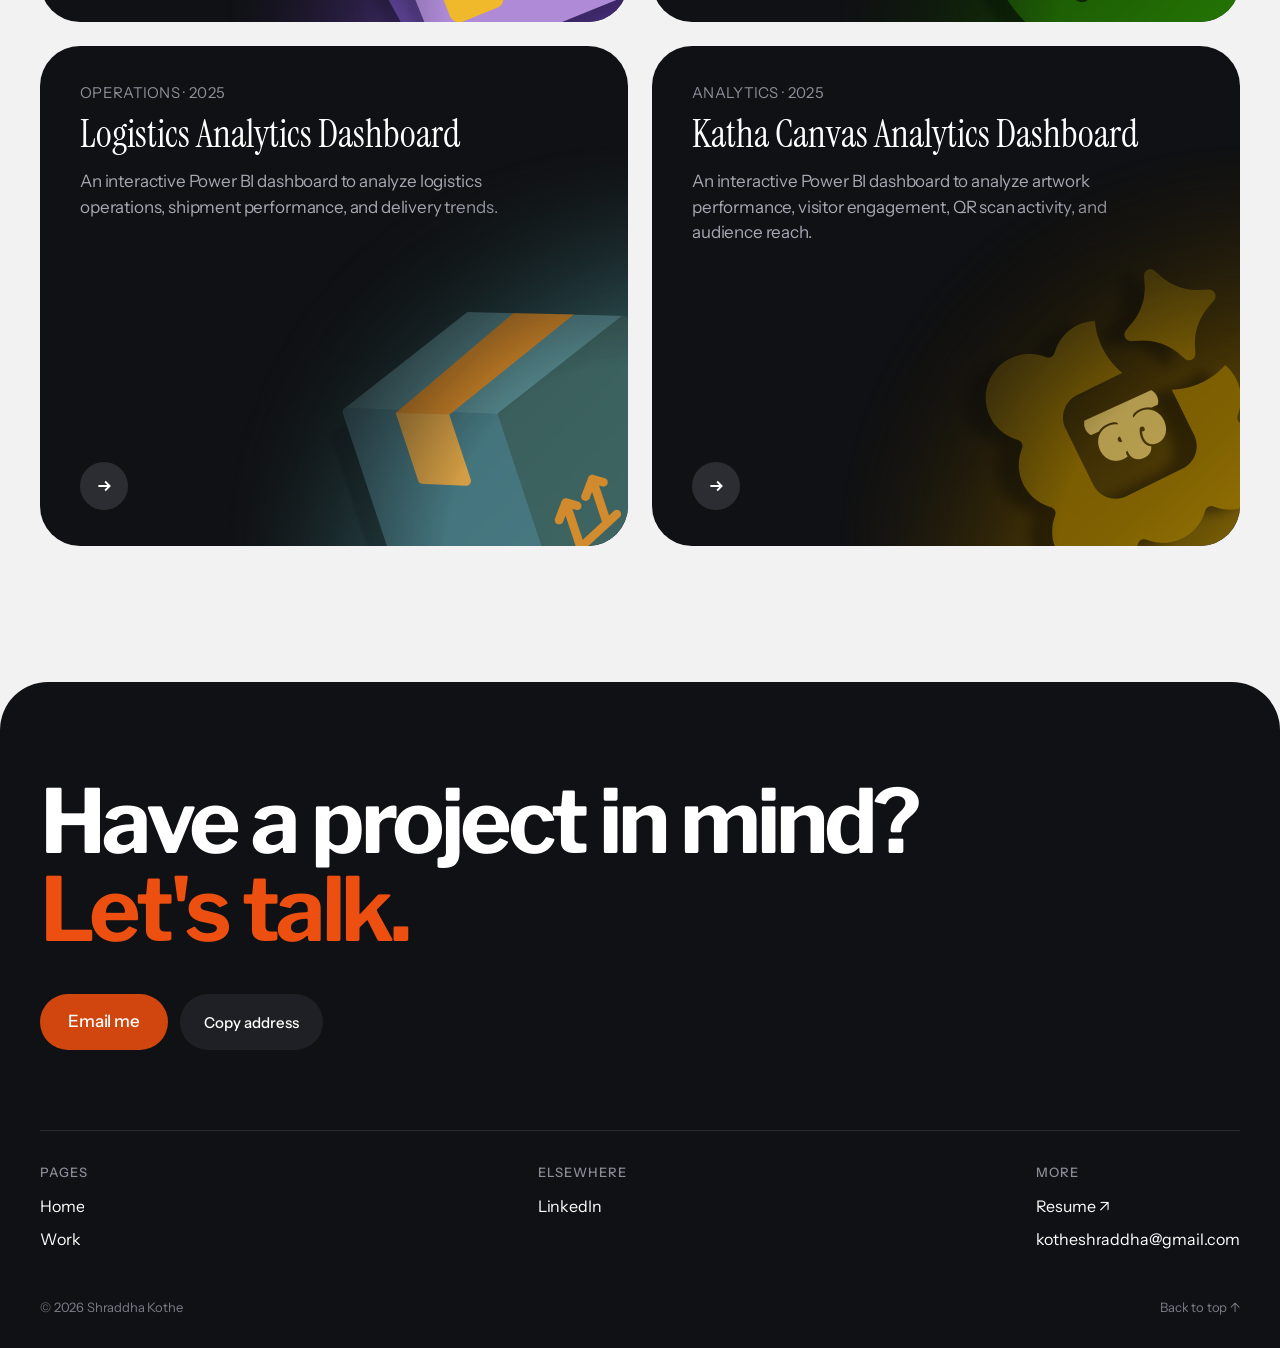
==== commit 3dc5d74b: "Update index.html" ====
--- a/index.html
+++ b/index.html
@@ -182,7 +182,7 @@
   <div class="cols">
     <div><h4>Pages</h4><a class="rw" data-roll href="#top">Home</a><a class="rw" data-roll href="#work">Work</a><!-- DRUM: <a class="rw" data-roll href="#explore">Explore</a> --></div>
     <div><h4>Elsewhere</h4><a class="rw" data-roll href="#">LinkedIn</a></div>
-    <div><h4>More</h4><a class="rw" data-roll href="#">Resume ↗</a><a class="rw" data-roll href="mailto:kotheshraddha@gmail.com">kotheshraddha@gmail.com</a></div>
+    <div><h4>More</h4><a class="rw" data-roll href="assets/resume.pdf">Resume ↗</a><a class="rw" data-roll href="mailto:kotheshraddha@gmail.com">kotheshraddha@gmail.com</a></div>
   </div>
   <div class="fine"><span>© 2026 Shraddha Kothe</span><a class="rw" data-roll href="#top">Back to top ↑</a></div>
 </div></footer>
@@ -199,9 +199,9 @@
    Credit card and logistics currently reuse spotify.png as a placeholder; swap in their own images here
    (e.g. img:'assets/img/credit-card.png'). A card with no img shows a generated placeholder illustration. */
 const cs=[
- {m:'Financial analytics',t:'Credit Card Analytics Dashboard',d:'An interactive Power BI dashboard to analyze credit card transactions, customer spending behavior, and financial performance.',h:'case-studies/credit-card-analytics.html',k:'cc',img:'assets/img/spotify.png'},
+ {m:'Financial analytics',t:'Credit Card Analytics Dashboard',d:'An interactive Power BI dashboard to analyze credit card transactions, customer spending behavior, and financial performance.',h:'case-studies/credit-card-analytics.html',k:'cc',img:'assets/img/cc.png'},
  {m:'Data visualisation · 2025',t:'Spotify Analytics Dashboard',d:'An interactive Power BI dashboard turning streaming data into clear, explorable insight.',h:'case-studies/spotify-analytics.html',k:'sp',img:'assets/img/spotify.png'},
- {m:'Operations · 2025',t:'Logistics Analytics Dashboard',d:'An interactive Power BI dashboard to analyze logistics operations, shipment performance, and delivery trends.',h:'case-studies/logistics-analytics.html',k:'lg',img:'assets/img/spotify.png'},
+ {m:'Operations · 2025',t:'Logistics Analytics Dashboard',d:'An interactive Power BI dashboard to analyze logistics operations, shipment performance, and delivery trends.',h:'case-studies/logistics-analytics.html',k:'lg',img:'assets/img/logistics.png'},
  {m:'Analytics · 2025',t:'Katha Canvas Analytics Dashboard',d:'An interactive Power BI dashboard to analyze artwork performance, visitor engagement, QR scan activity, and audience reach.',h:'case-studies/katha-canvas-analytics.html',k:'kc',img:'assets/img/katha.png'}];
 const arrow='<svg width="18" height="18" viewBox="0 0 16 16" fill="none" stroke="#fff" stroke-width="1.6"><path d="M3 8h10M9 4l4 4-4 4"/></svg>',lock='<svg width="18" height="18" viewBox="0 0 16 16" fill="none" stroke="#fff" stroke-width="1.5"><rect x="3" y="7" width="10" height="7" rx="2"/><path d="M5.5 7V5a2.5 2.5 0 015 0v2"/></svg>';
 const PAL={sp:{bg:'#0c1f15',a:'#1ed760',b:'#7df0a8',t:'#1d3a29',k:'#ffffff1f'},kc:{bg:'#fbf3e4',a:'#B8432F',b:'#D9822B',t:'#ecdcc3',k:'#2a22331a'},cc:{bg:'#14122E',a:'#7a6ee0',b:'#E3A72F',t:'#252250',k:'#ffffff1f'},lg:{bg:'#EEF1F4',a:'#0F6E8C',b:'#F5A623',t:'#d5dce3',k:'#14202b1a'},g:{bg:'#202127',a:'#5a5c66',b:'#7b7d88',t:'#2c2d34',k:'#ffffff14'}};
